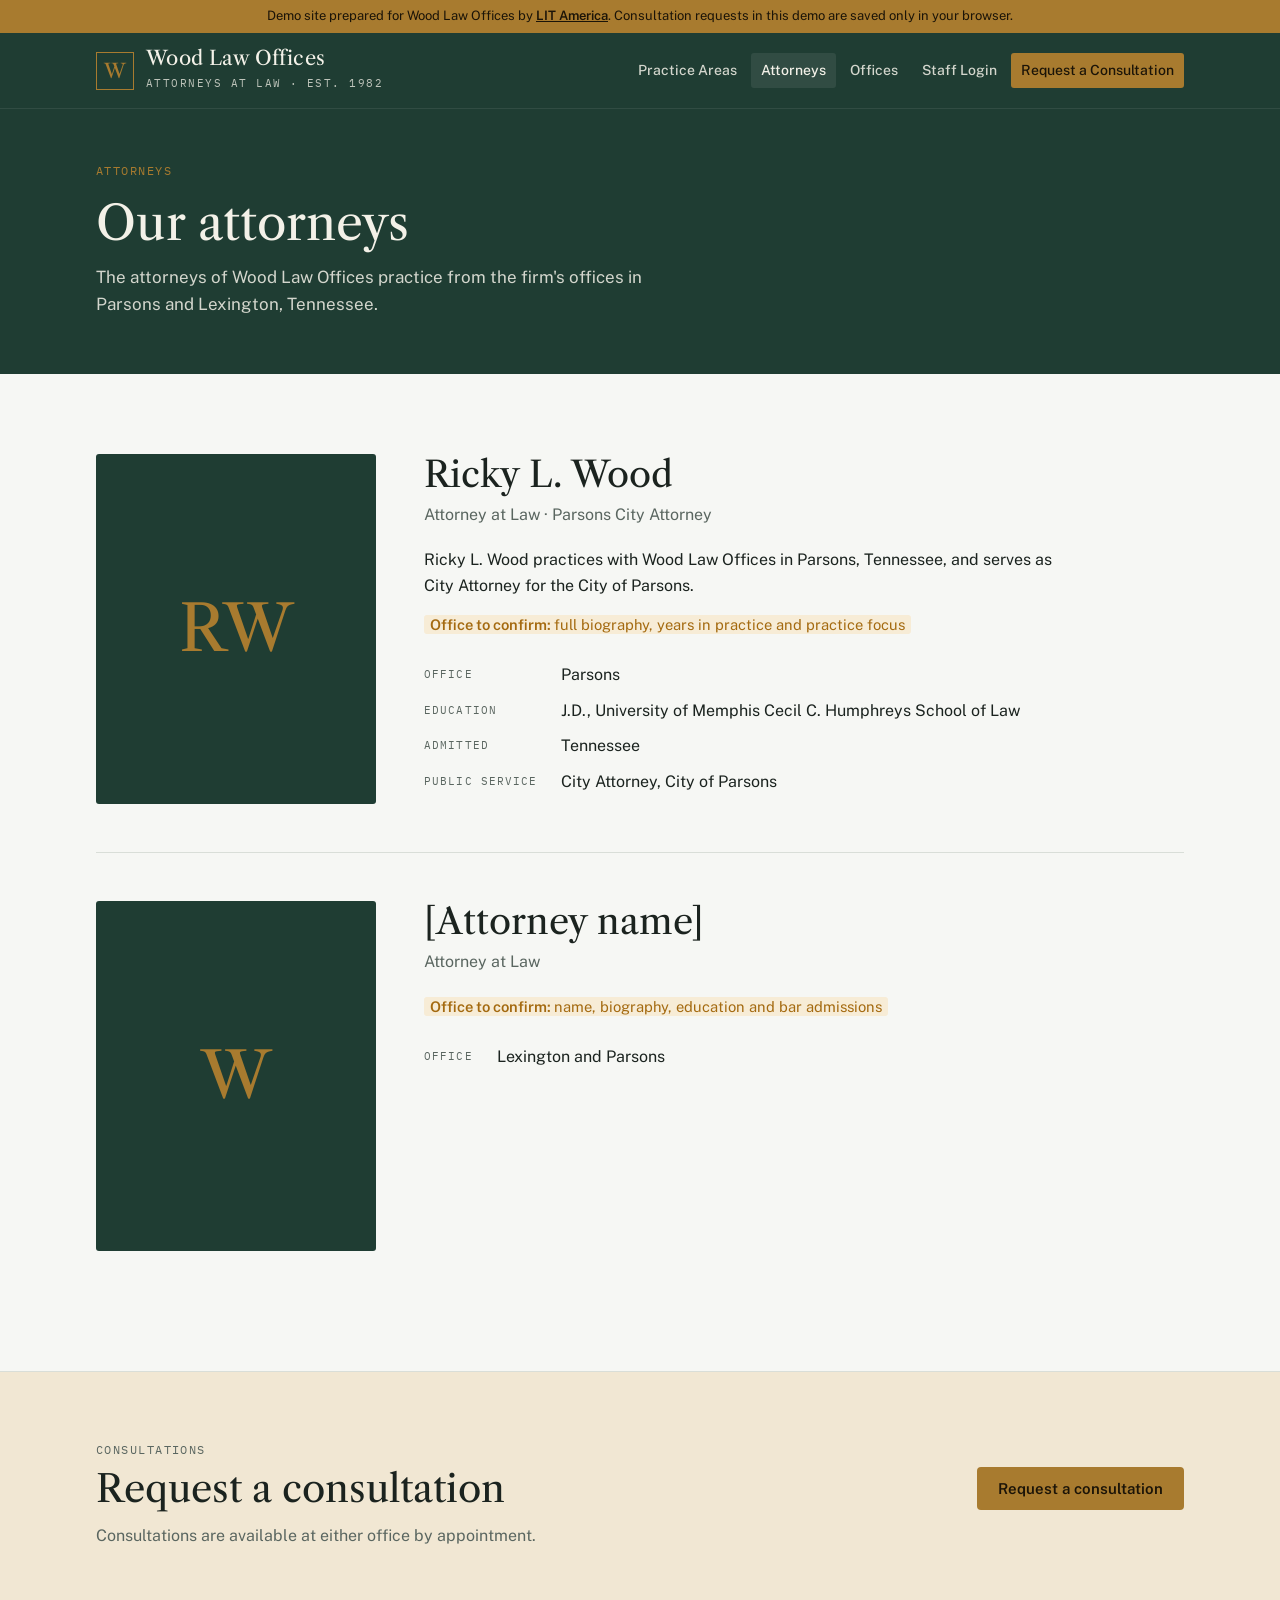
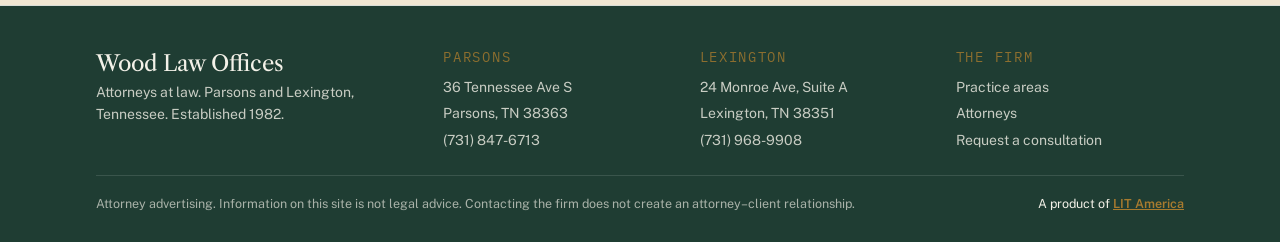
==== attorneys.html @ 8c0ac3d4 "Split site into home, attorneys and consultation pages; rename CTA to Request a consultation Co-Auth" ====
<!doctype html>
<html lang="en">
<head>
<meta charset="utf-8">
<meta name="viewport" content="width=device-width,initial-scale=1,viewport-fit=cover">
<meta name="description" content="Attorneys of Wood Law Offices, Parsons and Lexington, Tennessee.">
<title>Attorneys · Wood Law Offices</title>
<link rel="preconnect" href="https://fonts.googleapis.com">
<link rel="stylesheet" href="https://fonts.googleapis.com/css2?family=Libre+Caslon+Text:ital,wght@0,400;0,700;1,400&family=Public+Sans:wght@400;500;600;700&family=IBM+Plex+Mono:wght@500&display=swap">
<link rel="stylesheet" href="styles.css">
</head>
<body>
<div class="demo-bar"><div class="wrap">Demo site prepared for Wood Law Offices by <a href="https://www.litamerica.net" target="_blank" rel="noopener">LIT America</a>. Consultation requests in this demo are saved only in your browser.</div></div>

<header class="mast">
  <div class="wrap">
    <a class="logo" href="index.html" aria-label="Wood Law Offices home">
      <span class="mark">W</span>
      <span><b>Wood Law Offices</b><small>Attorneys at Law · Est. 1982</small></span>
    </a>
    <nav class="main" aria-label="Main">
      <a href="index.html#practice">Practice Areas</a>
      <a href="attorneys.html" aria-current="page">Attorneys</a>
      <a href="index.html#offices">Offices</a>
      <a href="consultation.html#staff">Staff Login</a>
      <a href="consultation.html" class="cta">Request a Consultation</a>
    </nav>
  </div>
</header>

<main>
  <section class="page-head">
    <div class="wrap">
      <p class="eyebrow">Attorneys</p>
      <h1>Our attorneys</h1>
      <p class="lede">The attorneys of Wood Law Offices practice from the firm's offices in Parsons and Lexington, Tennessee.</p>
    </div>
  </section>

  <section class="block">
    <div class="wrap">
      <article class="profile" id="ricky-wood">
        <div class="portrait">RW<img src="images/attorney-1.jpg" alt="Ricky L. Wood" onerror="this.remove()"></div>
        <div>
          <h2>Ricky L. Wood</h2>
          <p class="title">Attorney at Law · Parsons City Attorney</p>
          <div class="bio">
            <p>Ricky L. Wood practices with Wood Law Offices in Parsons, Tennessee, and serves as City Attorney for the City of Parsons.</p>
            <p><span class="tbc">full biography, years in practice and practice focus</span></p>
          </div>
          <dl>
            <dt>Office</dt><dd>Parsons</dd>
            <dt>Education</dt><dd>J.D., University of Memphis Cecil C. Humphreys School of Law</dd>
            <dt>Admitted</dt><dd>Tennessee</dd>
            <dt>Public service</dt><dd>City Attorney, City of Parsons</dd>
          </dl>
        </div>
      </article>

      <article class="profile" id="attorney-2">
        <div class="portrait">W<img src="images/attorney-2.jpg" alt="" onerror="this.remove()"></div>
        <div>
          <h2>[Attorney name]</h2>
          <p class="title">Attorney at Law</p>
          <div class="bio">
            <p><span class="tbc">name, biography, education and bar admissions</span></p>
          </div>
          <dl>
            <dt>Office</dt><dd>Lexington and Parsons</dd>
          </dl>
        </div>
      </article>
    </div>
  </section>

  <section class="cta-band">
    <div class="wrap">
      <div>
        <p class="eyebrow">Consultations</p>
        <h2>Request a consultation</h2>
        <p>Consultations are available at either office by appointment.</p>
      </div>
      <div class="actions"><a class="btn btn-brass" href="consultation.html">Request a consultation</a></div>
    </div>
  </section>
</main>

<footer>
  <div class="wrap">
    <div class="fcols">
      <div><p style="font-family:var(--f-display);font-size:22px;opacity:1">Wood Law Offices</p><p>Attorneys at law. Parsons and Lexington, Tennessee. Established 1982.</p></div>
      <div><p class="eyebrow">Parsons</p><ul><li>36 Tennessee Ave S</li><li>Parsons, TN 38363</li><li>(731) 847-6713</li></ul></div>
      <div><p class="eyebrow">Lexington</p><ul><li>24 Monroe Ave, Suite A</li><li>Lexington, TN 38351</li><li>(731) 968-9908</li></ul></div>
      <div><p class="eyebrow">The Firm</p><ul><li><a href="index.html#practice">Practice areas</a></li><li><a href="attorneys.html">Attorneys</a></li><li><a href="consultation.html">Request a consultation</a></li></ul></div>
    </div>
    <div class="legal">
      <span>Attorney advertising. Information on this site is not legal advice. Contacting the firm does not create an attorney–client relationship.</span>
      <span>A product of <a href="https://www.litamerica.net" target="_blank" rel="noopener">LIT America</a></span>
    </div>
  </div>
</footer>
<script src="site.js"></script>
</body>
</html>
---- styles.css ----
/* Wood Law Offices — shared styles
   Layout: sticky masthead · photo hero · office strip · short sections · footer.
   Palette: deep green + brass, restrained. */
:root{
  --bg:#f6f7f4; --surface:#ffffff; --ink:#1b231f; --muted:#5a6660; --line:#d9ded8;
  --brand:#1f3d33; --brand-ink:#f3f1e8; --brass:#a87b2f; --brass-soft:#f1e7d3;
  --ok:#2f7a4f; --ok-soft:#e1f0e6; --warn:#a46a10; --warn-soft:#f7ecd6; --bad:#a23b32; --bad-soft:#f6e0dd;
  --f-display:"Libre Caslon Text", Georgia, "Times New Roman", serif;
  --f-body:"Public Sans", system-ui, -apple-system, "Segoe UI", sans-serif;
  --f-mono:"IBM Plex Mono", ui-monospace, Menlo, monospace;
}
@media (prefers-color-scheme: dark){:root:not([data-theme="light"]){
  --bg:#111714; --surface:#18201c; --ink:#e7ebe6; --muted:#9aa7a0; --line:#2c3732;
  --brand:#16302a; --brand-ink:#efeadb; --brass:#d3a656; --brass-soft:#2e2717;
  --ok:#6fc392; --ok-soft:#173225; --warn:#e2ac52; --warn-soft:#33270f; --bad:#e78a80; --bad-soft:#3a1d1a; color-scheme:dark}}
:root[data-theme="dark"]{
  --bg:#111714; --surface:#18201c; --ink:#e7ebe6; --muted:#9aa7a0; --line:#2c3732;
  --brand:#16302a; --brand-ink:#efeadb; --brass:#d3a656; --brass-soft:#2e2717;
  --ok:#6fc392; --ok-soft:#173225; --warn:#e2ac52; --warn-soft:#33270f; --bad:#e78a80; --bad-soft:#3a1d1a; color-scheme:dark}

*{box-sizing:border-box}
html{scroll-behavior:smooth;scroll-padding-top:90px}
body{margin:0;background:var(--bg);color:var(--ink);font-family:var(--f-body);font-size:16px;line-height:1.6;-webkit-text-size-adjust:100%}
body::before{content:"";position:fixed;inset:0 0 auto;height:env(safe-area-inset-top,0px);z-index:10;background:var(--brand)}
h1,h2,h3{font-family:var(--f-display);font-weight:400;line-height:1.15;text-wrap:balance;margin:0}
p{margin:0}
a{color:inherit}
img{max-width:100%}
[hidden]{display:none!important}
:focus-visible{outline:2px solid var(--brass);outline-offset:2px}
.wrap{max-width:1120px;margin:0 auto;padding-left:max(16px,env(safe-area-inset-left,0px));padding-right:max(16px,env(safe-area-inset-right,0px))}
.eyebrow{font-family:var(--f-mono);font-size:12px;letter-spacing:.12em;text-transform:uppercase;color:var(--brass)}
.btn{display:inline-flex;align-items:center;justify-content:center;gap:8px;font:600 15px var(--f-body);padding:12px 20px;border-radius:4px;border:1px solid transparent;cursor:pointer;text-decoration:none}
.btn-brass{background:var(--brass);color:#1b1408}
.btn-ghost{background:transparent;border-color:currentColor;color:inherit}
.btn-sm{padding:6px 12px;font-size:13px}
.btn:disabled{opacity:.5;cursor:not-allowed}
.textlink{font-weight:600;color:var(--brand);text-decoration:none;border-bottom:1px solid var(--brass)}
@media (prefers-color-scheme: dark){:root:not([data-theme="light"]) .textlink{color:var(--brass)}}
:root[data-theme="dark"] .textlink{color:var(--brass)}

/* demo label */
.demo-bar{background:var(--brass);color:#1b1408;font-size:13px;text-align:center;padding-block:6px}
.demo-bar a{font-weight:600}

/* masthead */
header.mast{position:sticky;top:env(safe-area-inset-top,0px);z-index:9;background:var(--brand);color:var(--brand-ink);border-bottom:1px solid rgba(255,255,255,.08)}
.mast .wrap{display:flex;align-items:center;justify-content:space-between;gap:16px;padding-block:14px;flex-wrap:wrap}
.logo{display:flex;align-items:center;gap:12px;text-decoration:none}
.logo .mark{width:38px;height:38px;border:1.5px solid var(--brass);display:grid;place-items:center;font-family:var(--f-display);font-size:20px;color:var(--brass)}
.logo b{font-family:var(--f-display);font-weight:400;font-size:20px;letter-spacing:.02em;display:block;line-height:1.1}
.logo small{font-family:var(--f-mono);font-size:10.5px;letter-spacing:.14em;text-transform:uppercase;opacity:.75}
nav.main{display:flex;gap:4px;flex-wrap:wrap}
nav.main a{text-decoration:none;font-size:14px;font-weight:500;padding:6px 10px;border-radius:3px;opacity:.85}
nav.main a:hover,nav.main a[aria-current="page"]{opacity:1;background:rgba(255,255,255,.08)}
nav.main a.cta{background:var(--brass);color:#1b1408;opacity:1}

/* hero */
.hero{background:var(--brand);color:var(--brand-ink)}
.hero .wrap{display:grid;grid-template-columns:1.1fr .9fr;gap:56px;padding-block:64px 72px;align-items:center}
.hero h1{font-size:clamp(34px,4.6vw,54px)}
.hero .since-line{margin-top:18px;font-family:var(--f-mono);font-size:13px;letter-spacing:.12em;text-transform:uppercase;color:var(--brass)}
.hero .lede{margin-top:18px;max-width:54ch;opacity:.85;font-size:17px}
.hero .actions{display:flex;gap:12px;margin-top:30px;flex-wrap:wrap}
.hero-photo{position:relative;margin:0;aspect-ratio:4/5;max-height:540px;width:100%;max-width:100%;justify-self:end;border:1px solid rgba(255,255,255,.14);border-radius:2px;overflow:hidden;
  background:repeating-linear-gradient(180deg,rgba(255,255,255,.035) 0 1px,transparent 1px 28px),rgba(0,0,0,.14)}
.hero-photo img{position:absolute;inset:0;width:100%;height:100%;object-fit:cover}
.hero-photo .seal{position:absolute;inset:18px;border:1px solid rgba(211,166,86,.45);display:grid;place-content:center;justify-items:center;gap:14px;text-align:center}
.hero-photo .seal b{width:96px;height:96px;border:1.5px solid var(--brass);display:grid;place-items:center;font-family:var(--f-display);font-weight:400;font-size:54px;color:var(--brass)}
.hero-photo .seal span{font-family:var(--f-mono);font-size:11px;letter-spacing:.16em;text-transform:uppercase;opacity:.7}
.hero-photo figcaption{position:absolute;left:0;right:0;bottom:0;padding:10px 14px;font-size:12.5px;background:linear-gradient(transparent,rgba(0,0,0,.55));color:#f3f1e8}

/* page header (inner pages) */
.page-head{background:var(--brand);color:var(--brand-ink)}
.page-head .wrap{padding-block:52px 56px;display:grid;gap:14px}
.page-head h1{font-size:clamp(32px,4.2vw,48px)}
.page-head p.lede{max-width:60ch;opacity:.85;font-size:17px}

/* office strip */
.strip{background:var(--surface);border-bottom:1px solid var(--line)}
.strip .wrap{display:grid;grid-template-columns:repeat(3,1fr)}
.strip .cell{padding-block:20px;padding-inline:0 20px;display:grid;gap:2px;font-size:15px}
.strip .cell + .cell{border-left:1px solid var(--line);padding-left:24px}
.strip .cell b{font-weight:600}
.strip .phone{font-family:var(--f-mono);color:var(--muted);user-select:all}

section.block{padding-block:72px}
section.block.tight{padding-block:56px}
.alt{background:var(--surface);border-block:1px solid var(--line)}
.block-head{display:flex;justify-content:space-between;align-items:end;gap:24px;flex-wrap:wrap;margin-bottom:32px}
.block-head h2{font-size:clamp(28px,3.4vw,40px);margin-top:8px}
.block-head p{max-width:46ch;color:var(--muted)}

/* intro */
.intro{display:grid;grid-template-columns:1fr 1.2fr;gap:56px;align-items:start}
.intro h2{font-size:clamp(28px,3.4vw,40px);margin-top:8px}
.intro .copy{display:grid;gap:16px;color:var(--muted);font-size:17px;max-width:62ch}
.facts{display:flex;gap:32px;flex-wrap:wrap;margin-top:8px}
.facts div{border-top:2px solid var(--brass);padding-top:10px;min-width:120px}
.facts b{display:block;font-family:var(--f-display);font-weight:400;font-size:26px;color:var(--ink)}
.facts span{font-size:13px;color:var(--muted)}

/* practice */
.practice{display:grid;grid-template-columns:repeat(3,1fr);border-top:1px solid var(--line);border-left:1px solid var(--line)}
.practice article{padding:24px 24px 26px;border-right:1px solid var(--line);border-bottom:1px solid var(--line);background:var(--surface)}
.practice h3{font-size:20px;margin-bottom:6px}
.practice p{color:var(--muted);font-size:15px}

/* attorney preview (home) */
.apreview{display:grid;grid-template-columns:1fr 1fr;gap:20px}
.acard{display:grid;grid-template-columns:120px minmax(0,1fr);gap:20px;align-items:center;background:var(--bg);border:1px solid var(--line);border-radius:4px;padding:16px;text-decoration:none}
.acard:hover{border-color:var(--brass)}
.acard b{display:block;font-family:var(--f-display);font-weight:400;font-size:22px}
.acard span{display:block;color:var(--muted);font-size:14px}
.acard em{display:block;margin-top:10px;font-style:normal;font-size:14px;font-weight:600;color:var(--brass)}

/* portrait (shared) */
.portrait{position:relative;aspect-ratio:4/5;width:100%;max-width:100%;border-radius:3px;overflow:hidden;background:var(--brand);color:var(--brass);display:grid;place-items:center;font-family:var(--f-display);font-size:34px}
.portrait img{position:absolute;inset:0;width:100%;height:100%;object-fit:cover}

/* attorney profiles */
.profile{display:grid;grid-template-columns:280px minmax(0,1fr);gap:48px;padding-block:48px;border-bottom:1px solid var(--line)}
.profile:first-child{padding-top:8px}
.profile:last-child{border-bottom:0}
.profile .portrait{font-size:64px}
.profile h2{font-size:clamp(28px,3.2vw,36px)}
.profile .title{color:var(--muted);margin-top:6px}
.profile .bio{display:grid;gap:14px;margin-top:20px;max-width:64ch}
.profile dl{margin:24px 0 0;display:grid;grid-template-columns:auto 1fr;gap:10px 24px;max-width:64ch}
.profile dt{font-family:var(--f-mono);font-size:11px;letter-spacing:.1em;text-transform:uppercase;color:var(--muted);padding-top:4px}
.profile dd{margin:0}

/* "office to confirm" marker */
.tbc{background:var(--warn-soft);color:var(--warn);border-radius:3px;padding:1px 6px;font-size:.92em}
.tbc::before{content:"Office to confirm: ";font-weight:600}

/* offices */
.offices{display:grid;grid-template-columns:1fr 1fr;gap:24px}
.office{background:var(--surface);border:1px solid var(--line);border-radius:4px;overflow:hidden}
.office .top{background:var(--brand);color:var(--brand-ink);padding:22px 24px}
.office .top h3{font-size:26px}
.office dl{margin:0;padding:8px 24px 20px;display:grid;grid-template-columns:auto 1fr;gap:10px 20px}
.office dt{font-family:var(--f-mono);font-size:11px;letter-spacing:.1em;text-transform:uppercase;color:var(--muted);padding-top:4px}
.office dd{margin:0}
.office .mapline{padding:0 24px 22px}
.copyable{font-family:var(--f-mono);user-select:all}
.copybtn{margin-left:8px;font:500 12px var(--f-body);background:none;border:1px solid var(--line);color:var(--muted);border-radius:3px;padding:2px 8px;cursor:pointer}

/* consultation call-to-action band */
.cta-band{background:var(--brass-soft);border-block:1px solid var(--line)}
.cta-band .wrap{display:grid;grid-template-columns:1.2fr 1fr;gap:40px;align-items:center;padding-block:56px}
.cta-band h2{font-size:clamp(28px,3.4vw,38px);margin-top:8px}
.cta-band p{color:var(--muted);margin-top:12px;max-width:52ch}
.cta-band .actions{display:flex;gap:12px;flex-wrap:wrap;justify-content:flex-end}
.cta-band .btn-ghost{color:var(--ink)}

/* process */
.process{display:grid;grid-template-columns:repeat(4,1fr);gap:0;counter-reset:step;border-top:1px solid var(--line)}
.process li{list-style:none;padding:24px 24px 8px 0;display:grid;gap:8px;align-content:start}
.process li + li{padding-left:24px;border-left:1px solid var(--line)}
.process li::before{counter-increment:step;content:counter(step,decimal-leading-zero);font-family:var(--f-mono);font-size:12px;color:var(--brass);letter-spacing:.1em}
.process h3{font-size:20px}
.process p{color:var(--muted);font-size:15px}
ol.process{margin:0;padding:0}

/* faq */
.faq{display:grid;grid-template-columns:1fr 1fr;gap:0 48px}
.faq div{padding-block:20px;border-top:1px solid var(--line)}
.faq h3{font-family:var(--f-body);font-weight:600;font-size:16px;margin-bottom:6px}
.faq p{color:var(--muted);font-size:15px}

/* booking */
.book{background:var(--brass-soft);border-block:1px solid var(--line)}
.desk{display:grid;grid-template-columns:1.4fr 1fr;gap:28px;align-items:start}
.panel{background:var(--surface);border:1px solid var(--line);border-radius:4px;padding:28px}
.step{display:grid;gap:12px;padding-bottom:22px;margin-bottom:22px;border-bottom:1px dashed var(--line)}
.step:last-of-type{border-bottom:0;margin-bottom:0}
.step h3{font-family:var(--f-body);font-weight:600;font-size:15px;display:flex;gap:10px;align-items:center}
.step h3 i{font-style:normal;font-family:var(--f-mono);font-size:12px;width:24px;height:24px;border-radius:50%;background:var(--brand);color:var(--brand-ink);display:grid;place-items:center}
.seg{display:flex;gap:8px;flex-wrap:wrap}
.seg label{position:relative}
.seg input{position:absolute;opacity:0;pointer-events:none}
.seg span{display:block;padding:10px 14px;border:1px solid var(--line);border-radius:4px;cursor:pointer;font-size:14px;background:var(--bg)}
.seg input:checked+span{border-color:var(--brand);background:var(--brand);color:var(--brand-ink)}
.seg input:focus-visible+span{outline:2px solid var(--brass);outline-offset:2px}
.days{display:flex;gap:8px;overflow-x:auto;padding-bottom:6px}
.days button{flex:0 0 auto;width:64px;padding:8px 0;border:1px solid var(--line);background:var(--bg);color:var(--ink);border-radius:4px;cursor:pointer;font:inherit;text-align:center;line-height:1.2}
.days button small{display:block;font-family:var(--f-mono);font-size:10.5px;color:var(--muted);text-transform:uppercase}
.days button b{font-family:var(--f-display);font-weight:400;font-size:22px}
.days button[aria-pressed="true"]{background:var(--brand);color:var(--brand-ink);border-color:var(--brand)}
.days button[aria-pressed="true"] small{color:var(--brand-ink);opacity:.75}
.times{display:grid;grid-template-columns:repeat(auto-fill,minmax(84px,1fr));gap:8px}
.times button{padding:9px 0;border:1px solid var(--line);background:var(--bg);color:var(--ink);border-radius:4px;cursor:pointer;font:500 14px var(--f-mono)}
.times button[aria-pressed="true"]{background:var(--brass);border-color:var(--brass);color:#1b1408}
.times button:disabled{text-decoration:line-through;opacity:.4;cursor:not-allowed}
.grid2{display:grid;grid-template-columns:1fr 1fr;gap:12px}
.field{display:grid;gap:4px}
.field label{font-size:13px;font-weight:600}
.field label span{font-weight:400;color:var(--muted)}
.field input,.field select,.field textarea{font:inherit;font-size:15px;padding:10px 12px;border:1px solid var(--line);border-radius:4px;background:var(--bg);color:var(--ink);width:100%}
.field textarea{min-height:84px;resize:vertical}
.full{grid-column:1/-1}
.summary{display:grid;gap:14px}
.summary h3{font-size:22px}
.sumrow{display:flex;justify-content:space-between;gap:12px;border-bottom:1px solid var(--line);padding-bottom:8px;font-size:15px}
.sumrow span:first-child{color:var(--muted)}
.notice{font-size:13.5px;padding:12px 14px;border-radius:4px;background:var(--bg);border:1px solid var(--line);color:var(--muted)}
.notice.ok{background:var(--ok-soft);border-color:transparent;color:var(--ok)}
.notice.bad{background:var(--bad-soft);border-color:transparent;color:var(--bad)}
.myreq{display:grid;gap:8px;margin-top:6px}
.myreq .item{display:flex;justify-content:space-between;gap:10px;font-size:14px;padding:10px 12px;background:var(--bg);border:1px solid var(--line);border-radius:4px;flex-wrap:wrap}

.pill{display:inline-block;font:600 11px var(--f-mono);letter-spacing:.06em;text-transform:uppercase;padding:3px 8px;border-radius:999px}
.pill.pending{background:var(--warn-soft);color:var(--warn)}
.pill.confirmed{background:var(--ok-soft);color:var(--ok)}
.pill.declined{background:var(--bad-soft);color:var(--bad)}
.pill.completed{background:var(--line);color:var(--muted)}

/* staff docket */
.staff{border-top:1px solid var(--line)}
.gate{max-width:420px;margin:0 auto;display:grid;grid-template-columns:minmax(0,1fr);gap:12px}
.gate .row{display:flex;gap:8px}
.gate input{flex:1;min-width:0;font:inherit;padding:10px 12px;border:1px solid var(--line);border-radius:4px;background:var(--bg);color:var(--ink)}
.kpis{display:grid;grid-template-columns:repeat(4,1fr);gap:12px;margin-bottom:20px}
.kpi{background:var(--surface);border:1px solid var(--line);border-radius:4px;padding:14px 16px}
.kpi span{font-size:13px;color:var(--muted)}
.kpi b{display:block;font-family:var(--f-display);font-weight:400;font-size:30px;font-variant-numeric:tabular-nums}
.filters{display:flex;gap:10px;flex-wrap:wrap;margin-bottom:14px}
.filters select{font:inherit;font-size:14px;padding:8px 10px;border:1px solid var(--line);border-radius:4px;background:var(--surface);color:var(--ink)}
.tablewrap{overflow-x:auto;background:var(--surface);border:1px solid var(--line);border-radius:4px}
table{border-collapse:collapse;width:100%;min-width:860px;font-size:14px}
th{font:600 11px var(--f-mono);letter-spacing:.08em;text-transform:uppercase;color:var(--muted);text-align:left;padding:12px 14px;border-bottom:1px solid var(--line);background:var(--bg)}
td{padding:12px 14px;border-bottom:1px solid var(--line);vertical-align:top}
tr:last-child td{border-bottom:0}
td .sub{color:var(--muted);font-size:13px}
td.when{font-variant-numeric:tabular-nums;white-space:nowrap}
.acts{display:flex;gap:6px;flex-wrap:wrap}
.acts .ok{background:var(--ok);color:var(--surface);border:0}
.acts .no{background:transparent;color:var(--bad);border:1px solid var(--bad)}
.acts .done{background:transparent;color:var(--muted);border:1px solid var(--line)}
.empty{padding:36px;text-align:center;color:var(--muted)}

/* footer */
footer{background:var(--brand);color:var(--brand-ink)}
footer .wrap{padding-block:40px 28px;display:grid;gap:24px}
.fcols{display:grid;grid-template-columns:1.4fr 1fr 1fr 1fr;gap:28px}
.fcols p,.fcols li{font-size:14px;opacity:.8}
.fcols ul{list-style:none;margin:8px 0 0;padding:0;display:grid;gap:4px}
.fcols a{text-decoration:none}
.fcols a:hover{text-decoration:underline}
.legal{font-size:12.5px;border-top:1px solid rgba(255,255,255,.12);padding-top:18px;display:flex;justify-content:space-between;gap:16px;flex-wrap:wrap}
.legal span:first-child{opacity:.65}
.legal a{color:var(--brass);font-weight:600}

@media (max-width:880px){
  .hero .wrap,.intro,.desk,.offices,.cta-band .wrap,.apreview,.faq{grid-template-columns:1fr}
  .hero .wrap{gap:36px}
  .hero-photo{justify-self:stretch;aspect-ratio:16/10}
  .practice{grid-template-columns:1fr 1fr}
  .process{grid-template-columns:1fr 1fr}
  .process li:nth-child(3){padding-left:0;border-left:0}
  .kpis{grid-template-columns:1fr 1fr}
  .fcols{grid-template-columns:1fr 1fr}
  .cta-band .actions{justify-content:flex-start}
  .profile{grid-template-columns:200px minmax(0,1fr);gap:28px}
}
@media (max-width:560px){
  .practice,.grid2,.process{grid-template-columns:1fr}
  .process li + li{padding-left:0;border-left:0;border-top:1px solid var(--line)}
  .strip .wrap{grid-template-columns:1fr}
  .strip .cell + .cell{border-left:0;padding-left:0;border-top:1px solid var(--line)}
  .hero .wrap{padding-block:40px 48px}
  section.block{padding-block:52px}
  .panel{padding:20px}
  .acard{grid-template-columns:88px minmax(0,1fr);gap:14px}
  .profile{grid-template-columns:1fr}
  .profile .portrait{max-width:240px}
  .fcols{grid-template-columns:1fr}
}
@media (prefers-reduced-motion:reduce){html{scroll-behavior:auto}}
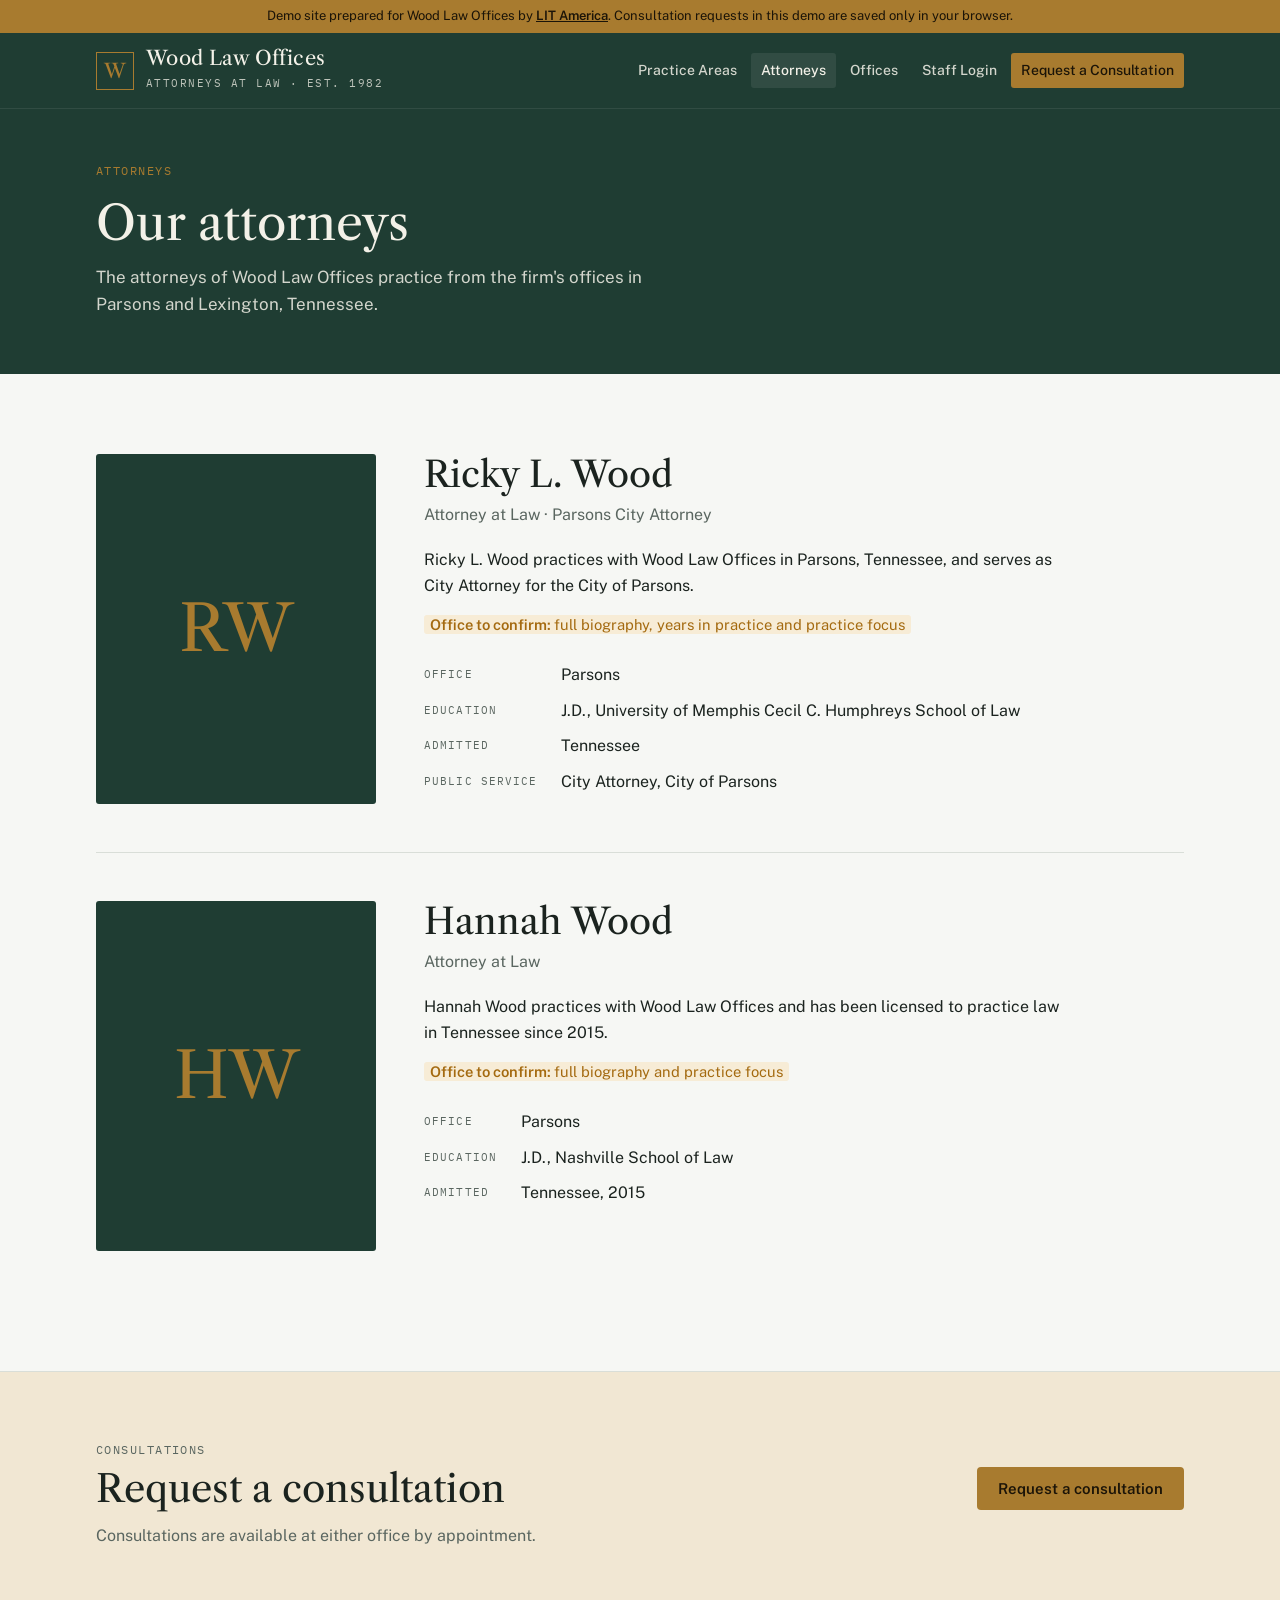
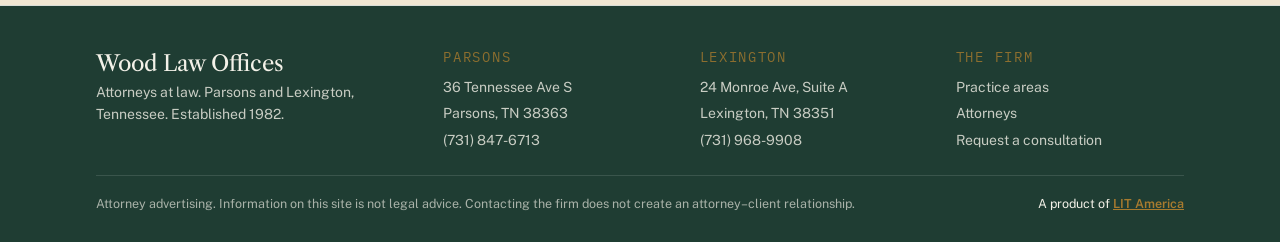
==== commit c54da815: "Add attorney Hannah Wood Co-Authored-By: Claude Opus 5.5 <noreply@anthropic.com> Claude-Session: htt" ====
--- a/attorneys.html
+++ b/attorneys.html
@@ -57,16 +57,19 @@
         </div>
       </article>
 
-      <article class="profile" id="attorney-2">
-        <div class="portrait">W<img src="images/attorney-2.jpg" alt="" onerror="this.remove()"></div>
+      <article class="profile" id="hannah-wood">
+        <div class="portrait">HW<img src="images/attorney-2.jpg" alt="Hannah Wood" onerror="this.remove()"></div>
         <div>
-          <h2>[Attorney name]</h2>
+          <h2>Hannah Wood</h2>
           <p class="title">Attorney at Law</p>
           <div class="bio">
-            <p><span class="tbc">name, biography, education and bar admissions</span></p>
+            <p>Hannah Wood practices with Wood Law Offices and has been licensed to practice law in Tennessee since 2015.</p>
+            <p><span class="tbc">full biography and practice focus</span></p>
           </div>
           <dl>
-            <dt>Office</dt><dd>Lexington and Parsons</dd>
+            <dt>Office</dt><dd>Parsons</dd>
+            <dt>Education</dt><dd>J.D., Nashville School of Law</dd>
+            <dt>Admitted</dt><dd>Tennessee, 2015</dd>
           </dl>
         </div>
       </article>
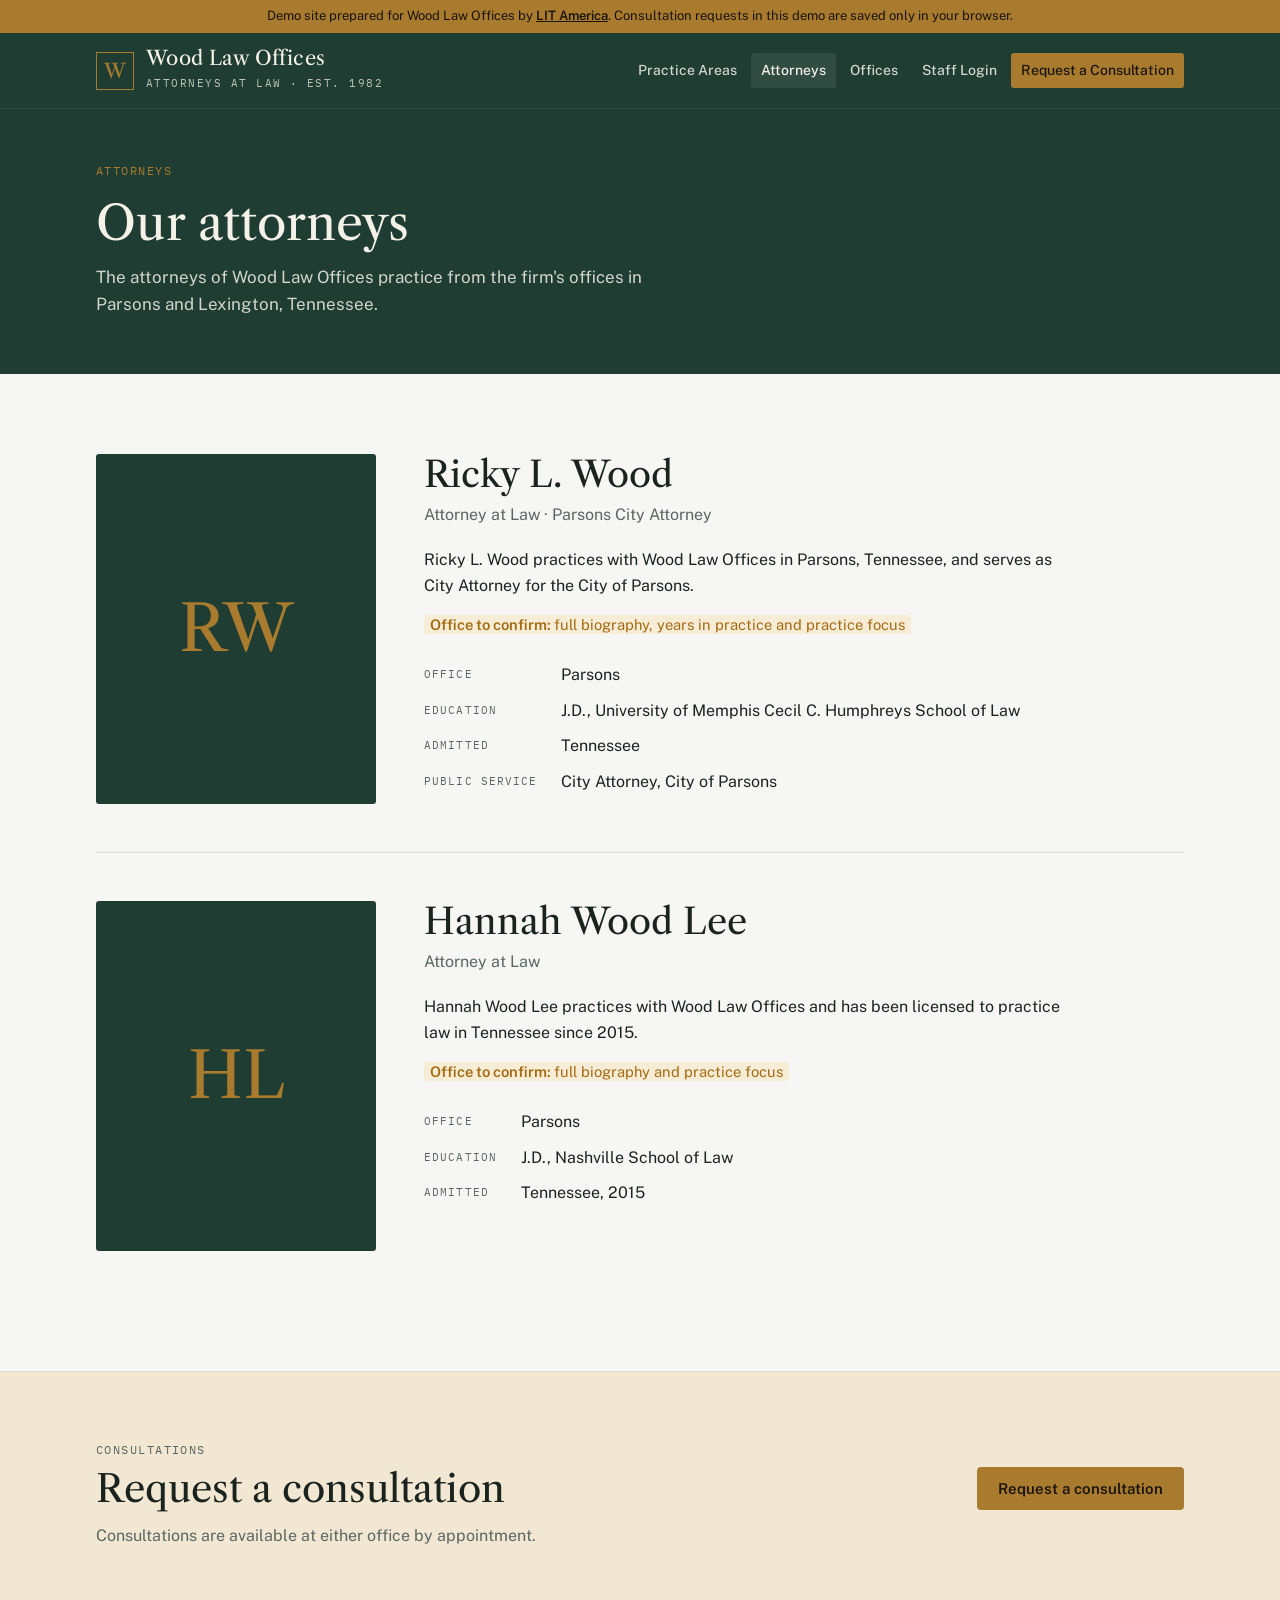
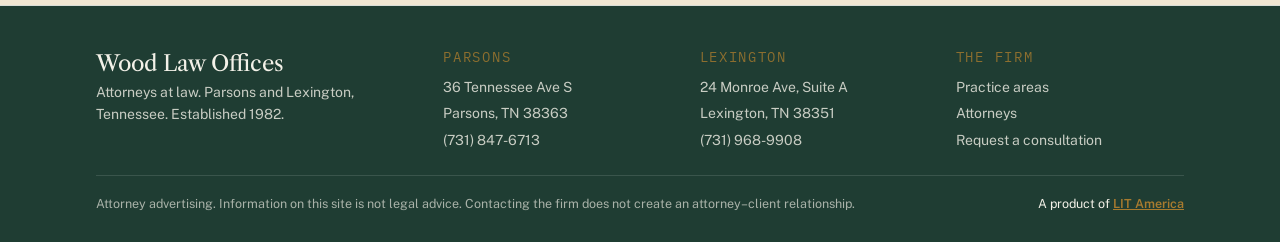
==== commit 9f51e8b6: "Use attorney's full name, Hannah Wood Lee Co-Authored-By: Claude Opus 5.5 <noreply@anthropic.com> Cl" ====
--- a/attorneys.html
+++ b/attorneys.html
@@ -57,13 +57,13 @@
         </div>
       </article>
 
-      <article class="profile" id="hannah-wood">
-        <div class="portrait">HW<img src="images/attorney-2.jpg" alt="Hannah Wood" onerror="this.remove()"></div>
+      <article class="profile" id="hannah-wood-lee">
+        <div class="portrait">HL<img src="images/attorney-2.jpg" alt="Hannah Wood Lee" onerror="this.remove()"></div>
         <div>
-          <h2>Hannah Wood</h2>
+          <h2>Hannah Wood Lee</h2>
           <p class="title">Attorney at Law</p>
           <div class="bio">
-            <p>Hannah Wood practices with Wood Law Offices and has been licensed to practice law in Tennessee since 2015.</p>
+            <p>Hannah Wood Lee practices with Wood Law Offices and has been licensed to practice law in Tennessee since 2015.</p>
             <p><span class="tbc">full biography and practice focus</span></p>
           </div>
           <dl>
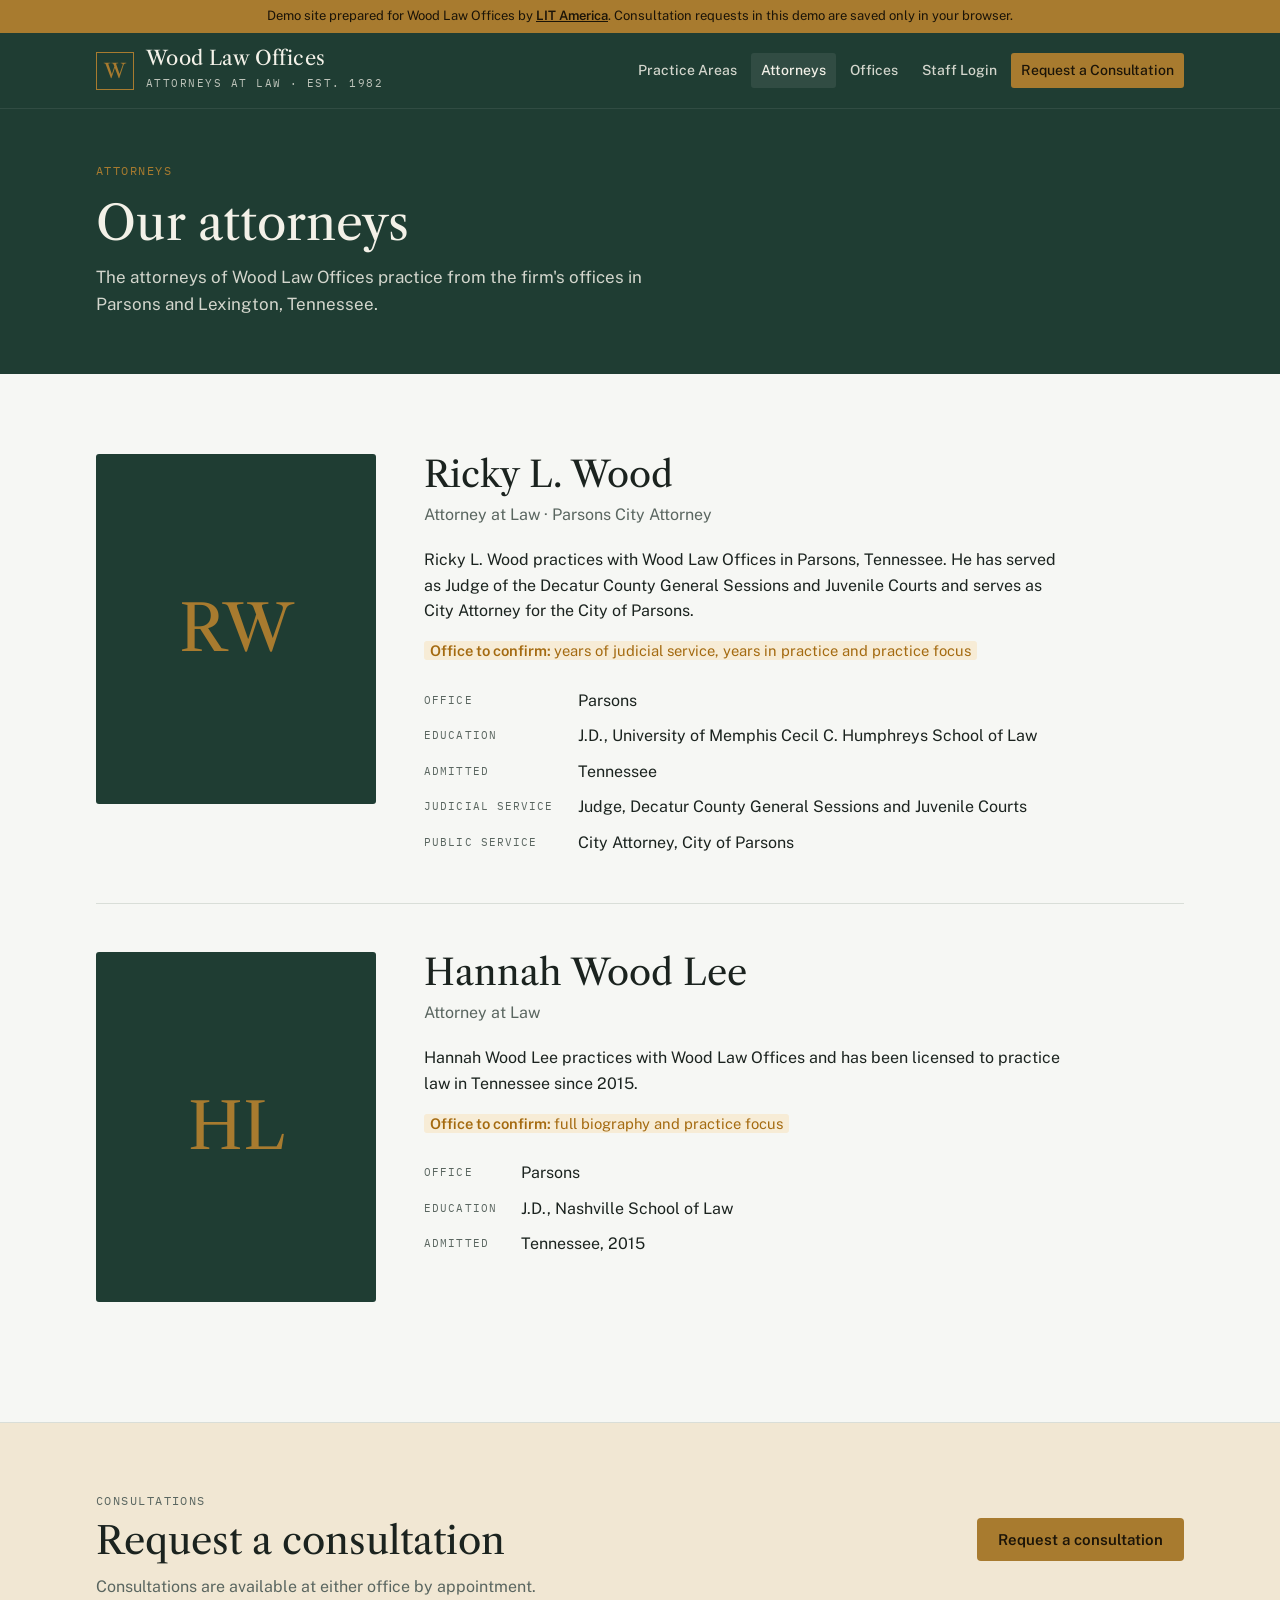
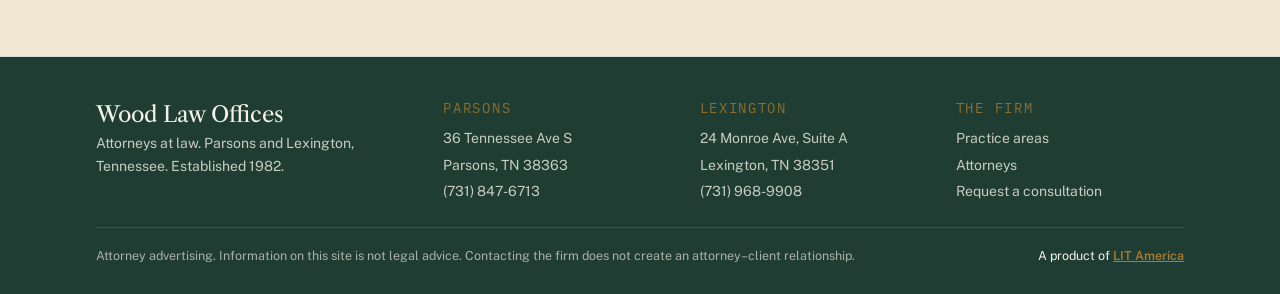
==== commit 7422b6c0: "Add Ricky L. Wood's judicial service to his profile Co-Authored-By: Claude Opus 5.5 <noreply@anthrop" ====
--- a/attorneys.html
+++ b/attorneys.html
@@ -45,13 +45,14 @@
           <h2>Ricky L. Wood</h2>
           <p class="title">Attorney at Law · Parsons City Attorney</p>
           <div class="bio">
-            <p>Ricky L. Wood practices with Wood Law Offices in Parsons, Tennessee, and serves as City Attorney for the City of Parsons.</p>
-            <p><span class="tbc">full biography, years in practice and practice focus</span></p>
+            <p>Ricky L. Wood practices with Wood Law Offices in Parsons, Tennessee. He has served as Judge of the Decatur County General Sessions and Juvenile Courts and serves as City Attorney for the City of Parsons.</p>
+            <p><span class="tbc">years of judicial service, years in practice and practice focus</span></p>
           </div>
           <dl>
             <dt>Office</dt><dd>Parsons</dd>
             <dt>Education</dt><dd>J.D., University of Memphis Cecil C. Humphreys School of Law</dd>
             <dt>Admitted</dt><dd>Tennessee</dd>
+            <dt>Judicial service</dt><dd>Judge, Decatur County General Sessions and Juvenile Courts</dd>
             <dt>Public service</dt><dd>City Attorney, City of Parsons</dd>
           </dl>
         </div>
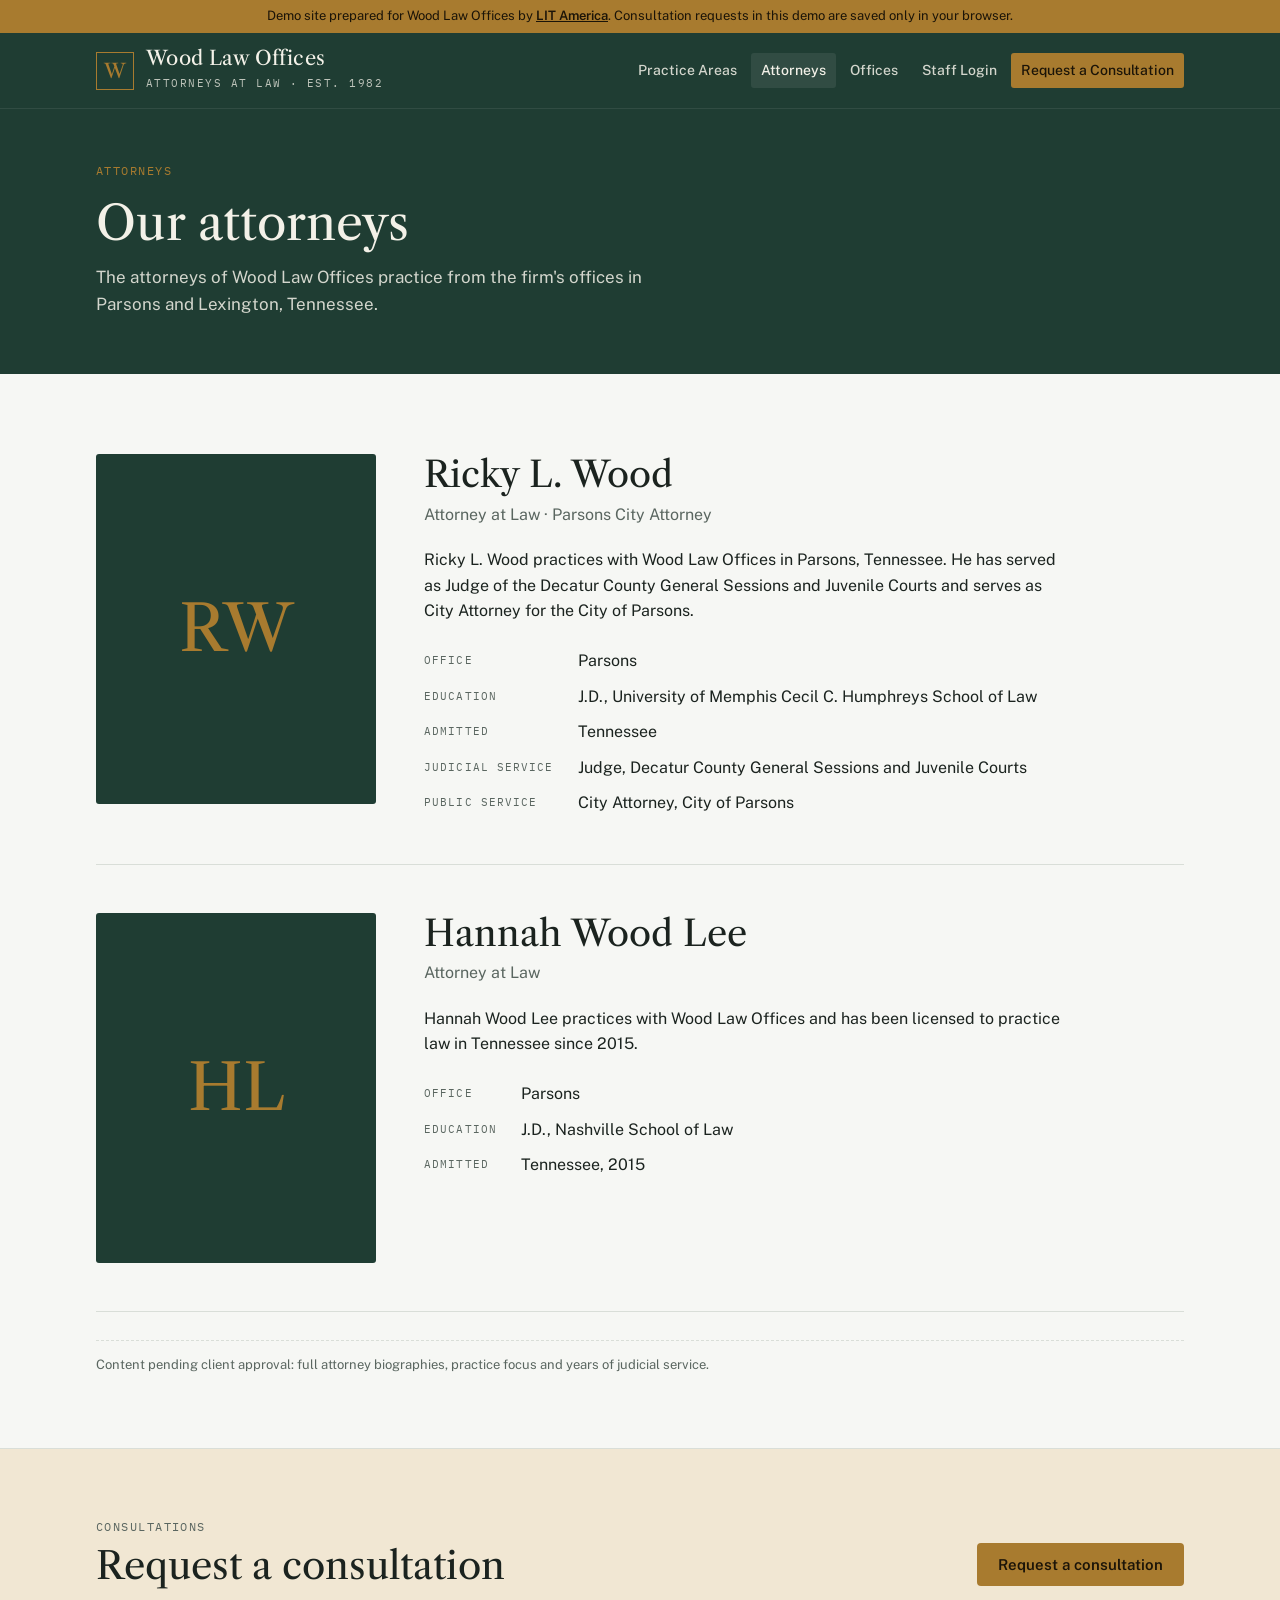
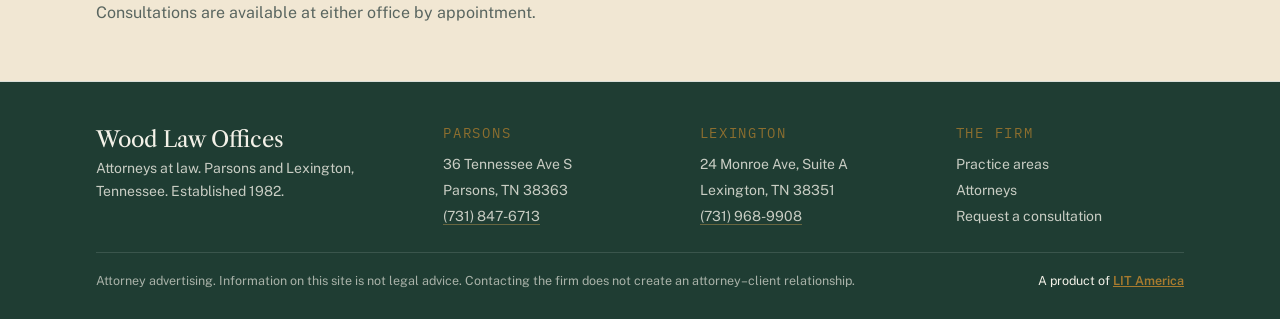
==== commit e6144f31: "Tap-to-call phones, practice cards link to consultation form, tidy pending-content notes and wording" ====
--- a/attorneys.html
+++ b/attorneys.html
@@ -46,7 +46,6 @@
           <p class="title">Attorney at Law · Parsons City Attorney</p>
           <div class="bio">
             <p>Ricky L. Wood practices with Wood Law Offices in Parsons, Tennessee. He has served as Judge of the Decatur County General Sessions and Juvenile Courts and serves as City Attorney for the City of Parsons.</p>
-            <p><span class="tbc">years of judicial service, years in practice and practice focus</span></p>
           </div>
           <dl>
             <dt>Office</dt><dd>Parsons</dd>
@@ -65,7 +64,6 @@
           <p class="title">Attorney at Law</p>
           <div class="bio">
             <p>Hannah Wood Lee practices with Wood Law Offices and has been licensed to practice law in Tennessee since 2015.</p>
-            <p><span class="tbc">full biography and practice focus</span></p>
           </div>
           <dl>
             <dt>Office</dt><dd>Parsons</dd>
@@ -74,6 +72,7 @@
           </dl>
         </div>
       </article>
+      <p class="pending-note">Content pending client approval: full attorney biographies, practice focus and years of judicial service.</p>
     </div>
   </section>
 
@@ -93,8 +92,8 @@
   <div class="wrap">
     <div class="fcols">
       <div><p style="font-family:var(--f-display);font-size:22px;opacity:1">Wood Law Offices</p><p>Attorneys at law. Parsons and Lexington, Tennessee. Established 1982.</p></div>
-      <div><p class="eyebrow">Parsons</p><ul><li>36 Tennessee Ave S</li><li>Parsons, TN 38363</li><li>(731) 847-6713</li></ul></div>
-      <div><p class="eyebrow">Lexington</p><ul><li>24 Monroe Ave, Suite A</li><li>Lexington, TN 38351</li><li>(731) 968-9908</li></ul></div>
+      <div><p class="eyebrow">Parsons</p><ul><li>36 Tennessee Ave S</li><li>Parsons, TN 38363</li><li><a class="tel" href="tel:+17318476713">(731) 847-6713</a></li></ul></div>
+      <div><p class="eyebrow">Lexington</p><ul><li>24 Monroe Ave, Suite A</li><li>Lexington, TN 38351</li><li><a class="tel" href="tel:+17319689908">(731) 968-9908</a></li></ul></div>
       <div><p class="eyebrow">The Firm</p><ul><li><a href="index.html#practice">Practice areas</a></li><li><a href="attorneys.html">Attorneys</a></li><li><a href="consultation.html">Request a consultation</a></li></ul></div>
     </div>
     <div class="legal">
--- a/styles.css
+++ b/styles.css
@@ -82,7 +82,7 @@
 .strip .cell{padding-block:20px;padding-inline:0 20px;display:grid;gap:2px;font-size:15px}
 .strip .cell + .cell{border-left:1px solid var(--line);padding-left:24px}
 .strip .cell b{font-weight:600}
-.strip .phone{font-family:var(--f-mono);color:var(--muted);user-select:all}
+.strip .phone{font-family:var(--f-mono);color:var(--muted)}
 
 section.block{padding-block:72px}
 section.block.tight{padding-block:56px}
@@ -102,8 +102,11 @@
 
 /* practice */
 .practice{display:grid;grid-template-columns:repeat(3,1fr);border-top:1px solid var(--line);border-left:1px solid var(--line)}
-.practice article{padding:24px 24px 26px;border-right:1px solid var(--line);border-bottom:1px solid var(--line);background:var(--surface)}
-.practice h3{font-size:20px;margin-bottom:6px}
+.practice .pcard{display:grid;grid-template-rows:auto 1fr auto;gap:6px;padding:24px 24px 22px;border-right:1px solid var(--line);border-bottom:1px solid var(--line);background:var(--surface);text-decoration:none;transition:background .15s}
+.practice .pcard:hover{background:var(--brass-soft)}
+.practice .more{margin-top:10px;font-size:14px;font-weight:600;color:var(--brass)}
+.practice .pcard:hover .more{text-decoration:underline}
+.practice h3{font-size:20px}
 .practice p{color:var(--muted);font-size:15px}
 
 /* attorney preview (home) */
@@ -130,9 +133,6 @@
 .profile dt{font-family:var(--f-mono);font-size:11px;letter-spacing:.1em;text-transform:uppercase;color:var(--muted);padding-top:4px}
 .profile dd{margin:0}
 
-/* "office to confirm" marker */
-.tbc{background:var(--warn-soft);color:var(--warn);border-radius:3px;padding:1px 6px;font-size:.92em}
-.tbc::before{content:"Office to confirm: ";font-weight:600}
 
 /* offices */
 .offices{display:grid;grid-template-columns:1fr 1fr;gap:24px}
@@ -144,7 +144,10 @@
 .office dd{margin:0}
 .office .mapline{padding:0 24px 22px}
 .copyable{font-family:var(--f-mono);user-select:all}
-.copybtn{margin-left:8px;font:500 12px var(--f-body);background:none;border:1px solid var(--line);color:var(--muted);border-radius:3px;padding:2px 8px;cursor:pointer}
+a.tel{font-family:var(--f-mono);text-decoration:none;border-bottom:1px solid var(--brass);white-space:nowrap}
+a.tel:hover{color:var(--brass)}
+footer a.tel{font-family:inherit;border-bottom-color:rgba(211,166,86,.5)}
+.pending-note{margin-top:28px;padding-top:14px;border-top:1px dashed var(--line);font-size:13px;color:var(--muted)}
 
 /* consultation call-to-action band */
 .cta-band{background:var(--brass-soft);border-block:1px solid var(--line)}
